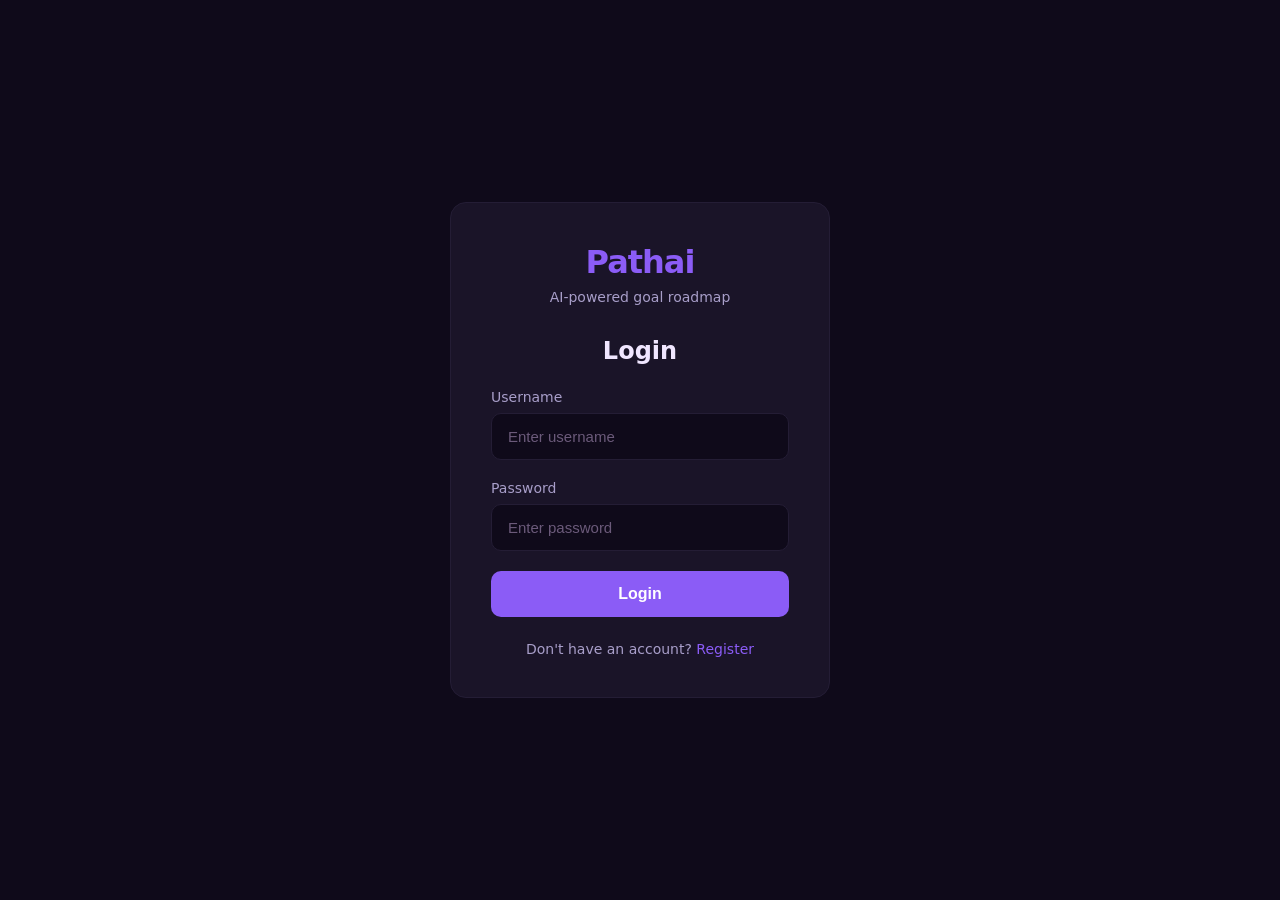
==== templates/login.html @ d9775cb7 "Add dedicated login page" ====
<!DOCTYPE html>
<html lang="en">
<head>
  <meta charset="UTF-8">
  <meta name="viewport" content="width=device-width, initial-scale=1.0">
  <title>Login - Pathai</title>
  <link rel="stylesheet" href="https://cdnjs.cloudflare.com/ajax/libs/font-awesome/6.4.0/css/all.min.css">
  <style>
    :root {
      --bg-1: #0f0a1a;
      --bg-2: #1a1428;
      --bg-3: #241d35;
      --text-1: #f0e6ff;
      --text-2: #a89ec9;
      --text-3: #6b5a7a;
      --accent: #8b5cf6;
      --accent-hover: #a78bfa;
      --danger: #ef4444;
      --success: #22c55e;
    }

    * { margin: 0; padding: 0; box-sizing: border-box; }
    body {
      font-family: 'Segoe UI', system-ui, sans-serif;
      background: var(--bg-1);
      color: var(--text-1);
      min-height: 100vh;
      display: flex;
      align-items: center;
      justify-content: center;
    }

    .auth-container {
      width: 100%;
      max-width: 420px;
      padding: 20px;
    }

    .auth-card {
      background: var(--bg-2);
      border-radius: 16px;
      padding: 40px;
      border: 1px solid var(--bg-3);
    }

    .auth-logo {
      text-align: center;
      margin-bottom: 32px;
    }

    .auth-logo h1 {
      font-size: 32px;
      font-weight: 700;
      color: var(--accent);
      letter-spacing: -1px;
    }

    .auth-logo p {
      color: var(--text-2);
      font-size: 14px;
      margin-top: 8px;
    }

    .auth-title {
      font-size: 24px;
      font-weight: 600;
      text-align: center;
      margin-bottom: 24px;
    }

    .form-group {
      margin-bottom: 20px;
    }

    .form-group label {
      display: block;
      font-size: 14px;
      color: var(--text-2);
      margin-bottom: 8px;
    }

    .form-input {
      width: 100%;
      padding: 14px 16px;
      background: var(--bg-1);
      border: 1px solid var(--bg-3);
      border-radius: 10px;
      color: var(--text-1);
      font-size: 15px;
      outline: none;
      transition: border-color 0.2s;
    }

    .form-input:focus {
      border-color: var(--accent);
    }

    .form-input::placeholder {
      color: var(--text-3);
    }

    .btn-primary {
      width: 100%;
      padding: 14px;
      background: var(--accent);
      color: white;
      border: none;
      border-radius: 10px;
      font-size: 16px;
      font-weight: 600;
      cursor: pointer;
      transition: background 0.2s;
    }

    .btn-primary:hover {
      background: var(--accent-hover);
    }

    .btn-primary:disabled {
      opacity: 0.6;
      cursor: not-allowed;
    }

    .auth-switch {
      text-align: center;
      margin-top: 24px;
      color: var(--text-2);
      font-size: 14px;
    }

    .auth-switch a {
      color: var(--accent);
      text-decoration: none;
      font-weight: 500;
    }

    .auth-switch a:hover {
      text-decoration: underline;
    }

    .error-msg {
      background: rgba(239, 68, 68, 0.1);
      border: 1px solid var(--danger);
      color: var(--danger);
      padding: 12px;
      border-radius: 8px;
      margin-bottom: 20px;
      font-size: 14px;
      display: none;
    }

    .extra-fields {
      display: none;
    }

    .extra-fields.show {
      display: block;
    }
  </style>
</head>
<body>
  <div class="auth-container">
    <div class="auth-card">
      <div class="auth-logo">
        <h1>Pathai</h1>
        <p>AI-powered goal roadmap</p>
      </div>

      <h2 class="auth-title" id="authTitle">Login</h2>

      <div class="error-msg" id="errorMsg"></div>

      <form id="authForm" onsubmit="handleAuth(event)">
        <div class="form-group">
          <label>Username</label>
          <input type="text" class="form-input" id="username" placeholder="Enter username" required>
        </div>

        <div class="form-group">
          <label>Password</label>
          <input type="password" class="form-input" id="password" placeholder="Enter password" required>
        </div>

        <div class="extra-fields" id="extraFields">
          <div class="form-group">
            <label>About you (optional)</label>
            <input type="text" class="form-input" id="bio" placeholder="Tell us about yourself">
          </div>

          <div class="form-group">
            <label>Interests (optional)</label>
            <input type="text" class="form-input" id="interests" placeholder="Your interests">
          </div>
        </div>

        <button type="submit" class="btn-primary" id="submitBtn">
          <span id="btnText">Login</span>
        </button>
      </form>

      <p class="auth-switch">
        <span id="switchText">Don't have an account?</span>
        <a href="#" onclick="toggleMode(event)"> <span id="switchAction">Register</span></a>
      </p>
    </div>
  </div>

  <script>
    let isRegisterMode = false;

    function toggleMode(e) {
      e.preventDefault();
      isRegisterMode = !isRegisterMode;
      updateUI();
    }

    function updateUI() {
      document.getElementById('authTitle').textContent = isRegisterMode ? 'Create Account' : 'Login';
      document.getElementById('btnText').textContent = isRegisterMode ? 'Register' : 'Login';
      document.getElementById('switchText').textContent = isRegisterMode ? 'Already have an account?' : "Don't have an account?";
      document.getElementById('switchAction').textContent = isRegisterMode ? 'Login' : 'Register';
      document.getElementById('extraFields').classList.toggle('show', isRegisterMode);
      hideError();
    }

    function showError(msg) {
      const el = document.getElementById('errorMsg');
      el.textContent = msg;
      el.style.display = 'block';
    }

    function hideError() {
      document.getElementById('errorMsg').style.display = 'none';
    }

    async function handleAuth(e) {
      e.preventDefault();
      hideError();

      const username = document.getElementById('username').value.trim();
      const password = document.getElementById('password').value;
      const bio = document.getElementById('bio').value.trim();
      const interests = document.getElementById('interests').value.trim();

      if (!username || !password) {
        showError('Please fill in all required fields');
        return;
      }

      const btn = document.getElementById('submitBtn');
      btn.disabled = true;
      btn.textContent = 'Please wait...';

      const endpoint = isRegisterMode ? '/api/register/' : '/api/login/';
      const body = { username, password };
      if (isRegisterMode) {
        body.bio = bio;
        body.interests = interests;
      }

      try {
        const response = await fetch(endpoint, {
          method: 'POST',
          headers: { 'Content-Type': 'application/json' },
          body: JSON.stringify(body)
        });

        const data = await response.json();

        if (response.ok && data.success) {
          window.location.href = '/';
        } else {
          showError(data.error || 'Authentication failed');
        }
      } catch (err) {
        showError('Connection error. Please try again.');
      }

      btn.disabled = false;
      btn.textContent = isRegisterMode ? 'Register' : 'Login';
    }
  </script>
</body>
</html>
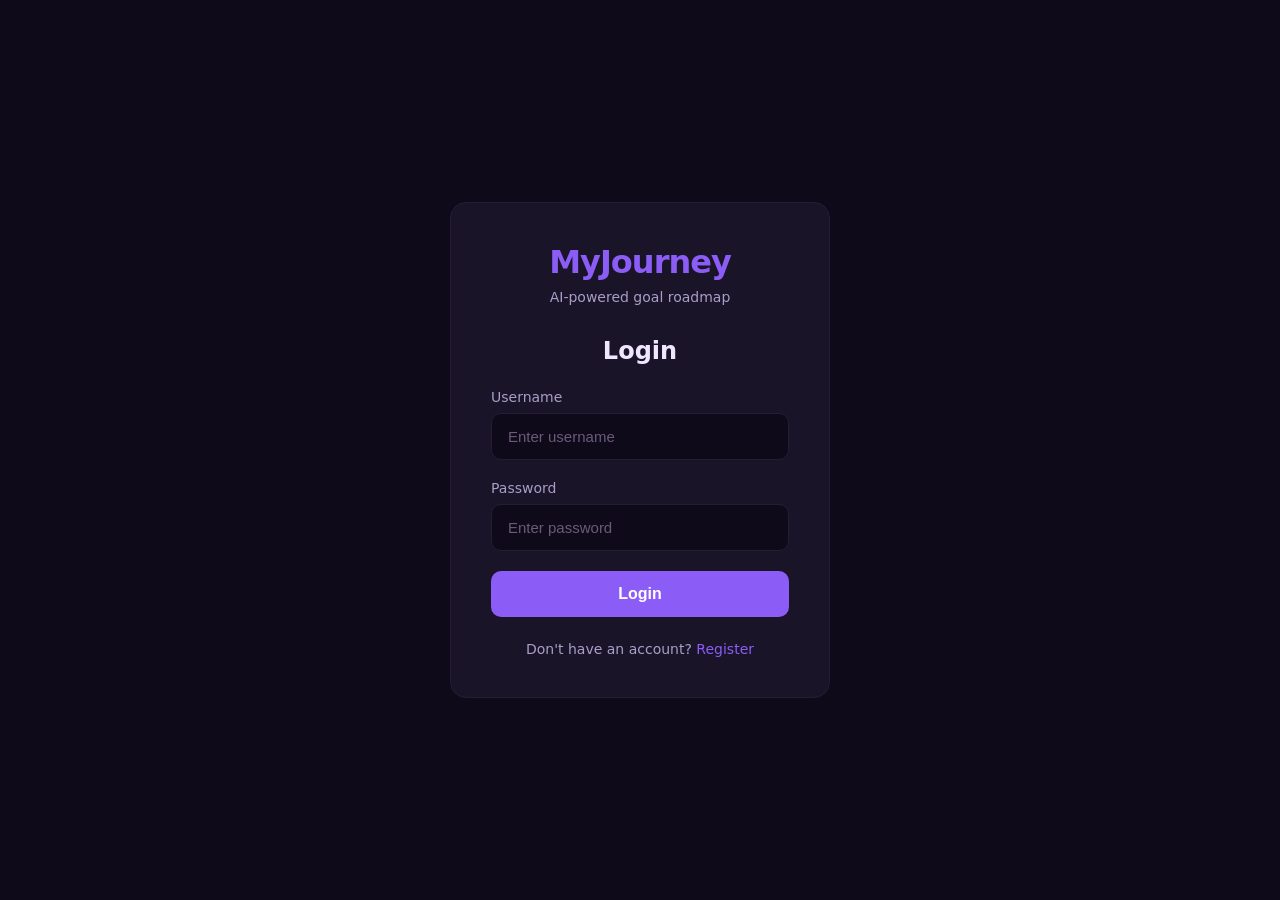
==== commit d8618f75: "Change app name from Pathai to MyJourney" ====
--- a/templates/login.html
+++ b/templates/login.html
@@ -3,7 +3,7 @@
 <head>
   <meta charset="UTF-8">
   <meta name="viewport" content="width=device-width, initial-scale=1.0">
-  <title>Login - Pathai</title>
+  <title>Login - MyJourney</title>
   <link rel="stylesheet" href="https://cdnjs.cloudflare.com/ajax/libs/font-awesome/6.4.0/css/all.min.css">
   <style>
     :root {
@@ -162,7 +162,7 @@
   <div class="auth-container">
     <div class="auth-card">
       <div class="auth-logo">
-        <h1>Pathai</h1>
+        <h1>MyJourney</h1>
         <p>AI-powered goal roadmap</p>
       </div>
 
